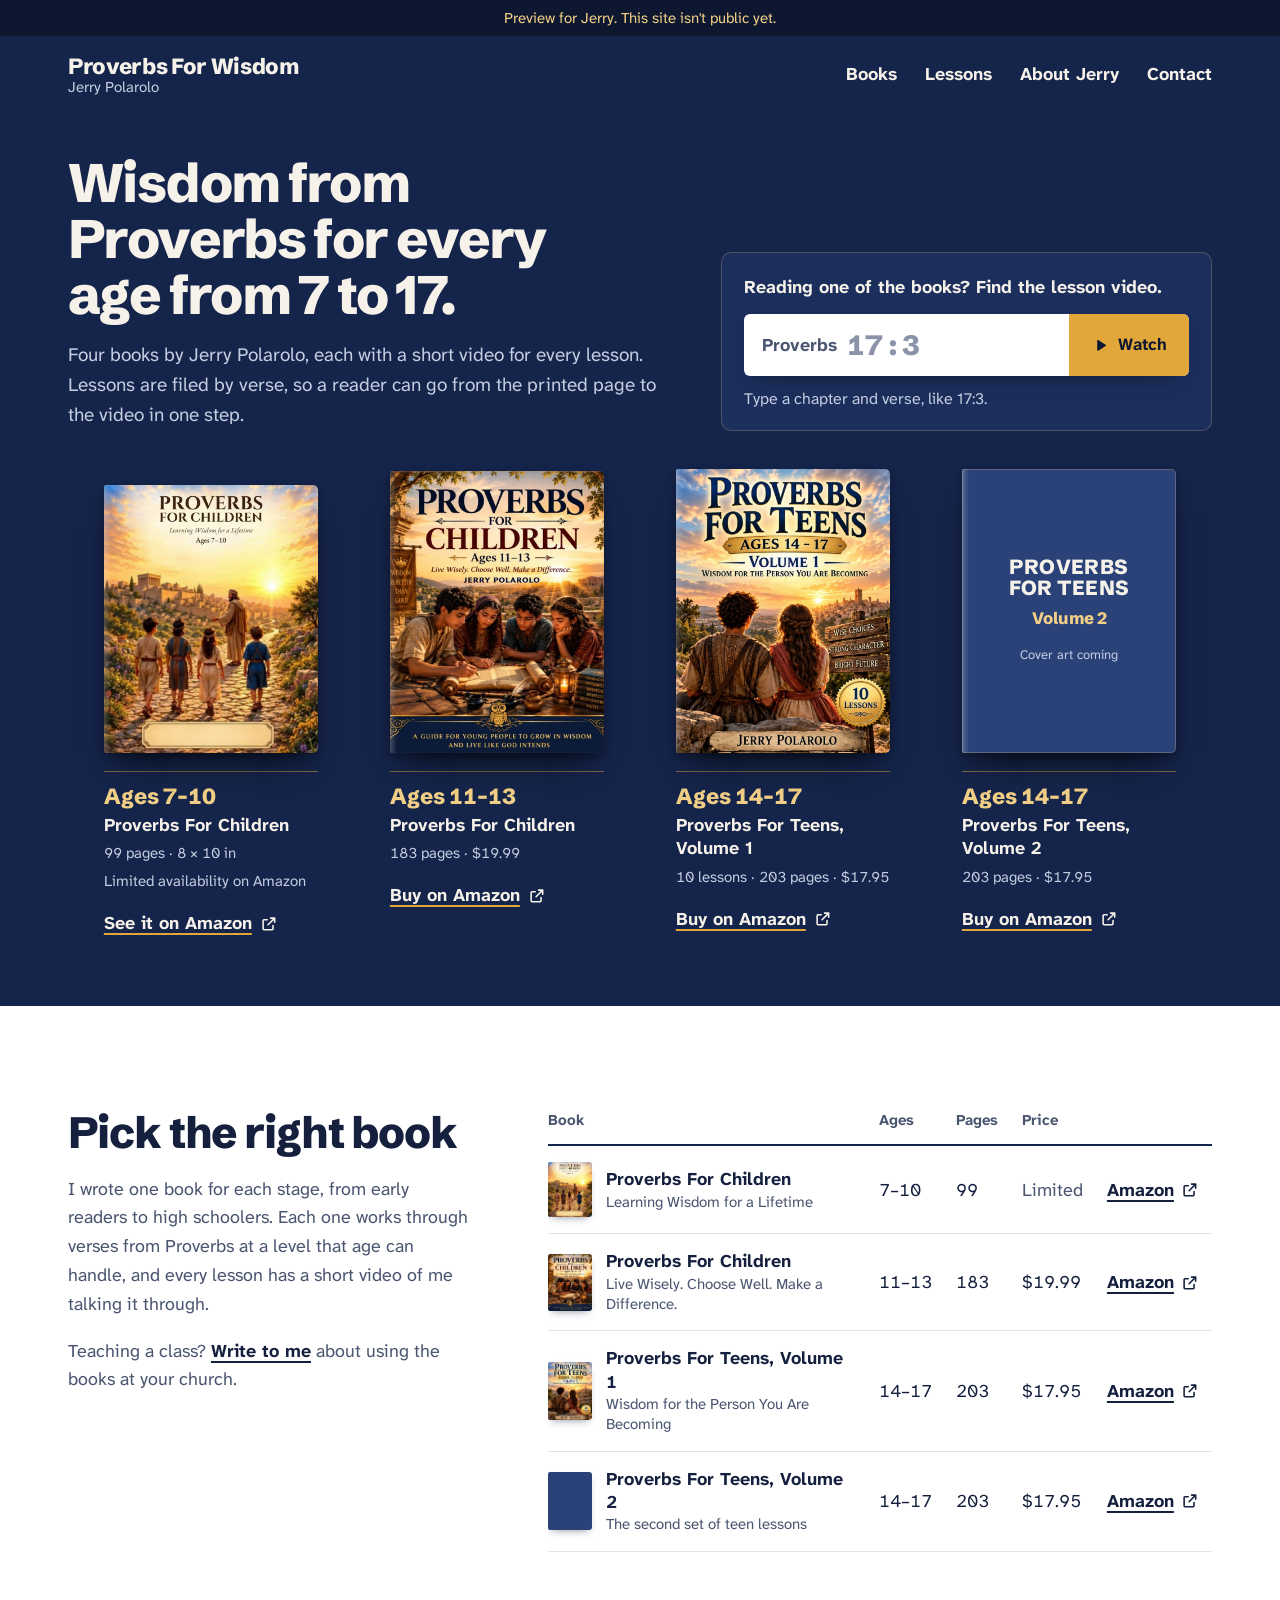
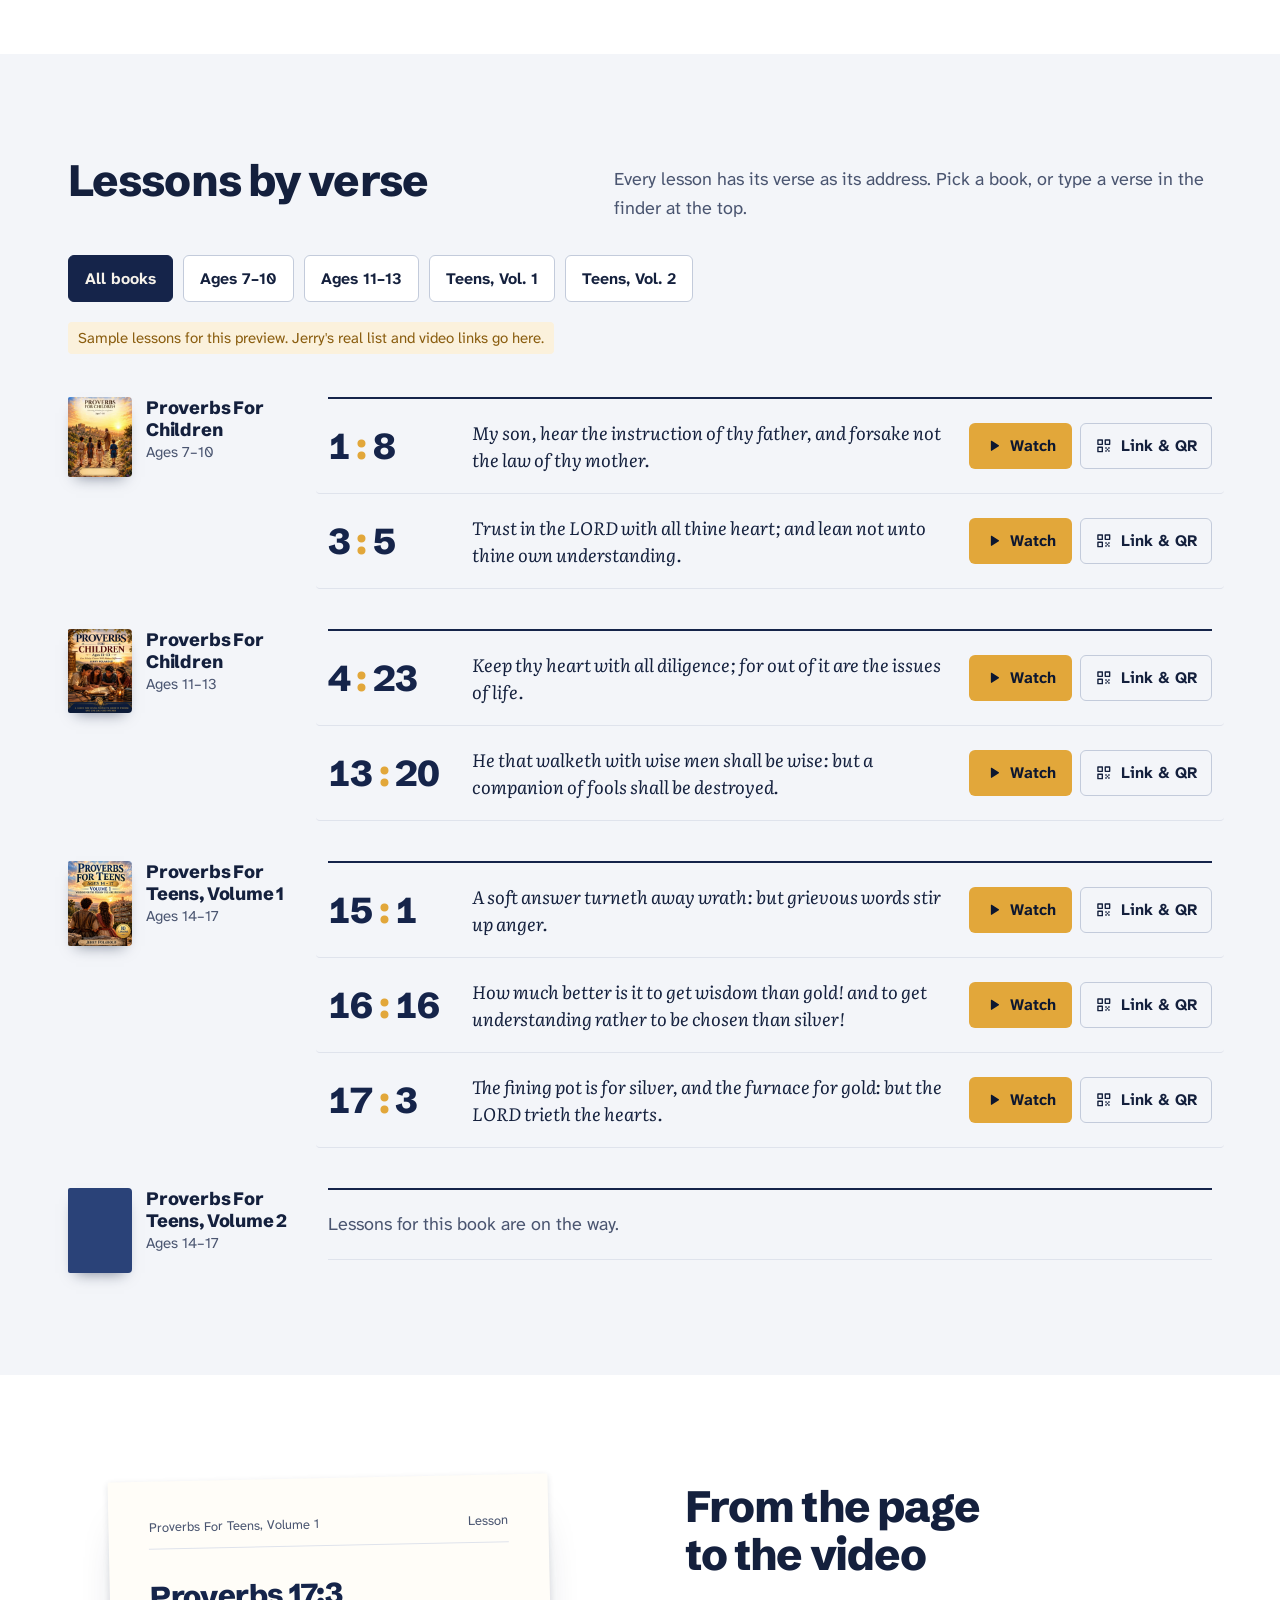
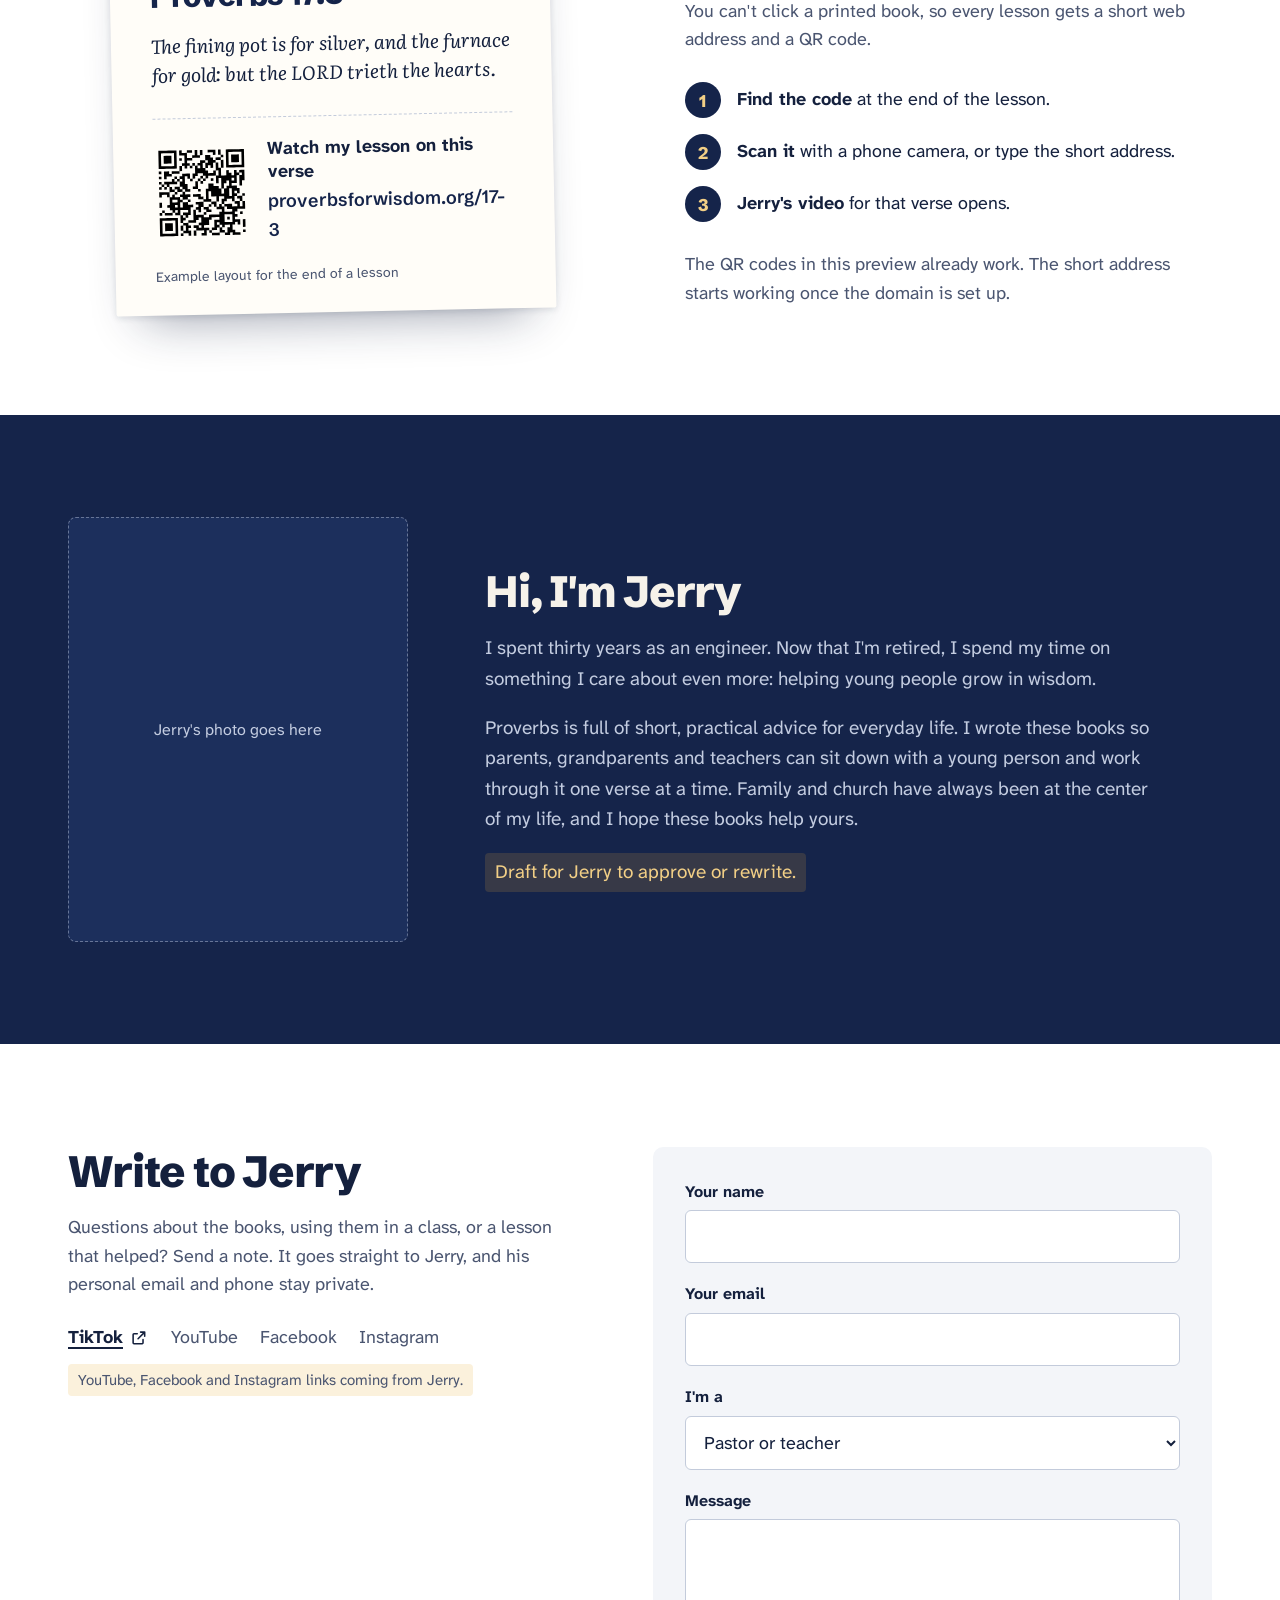
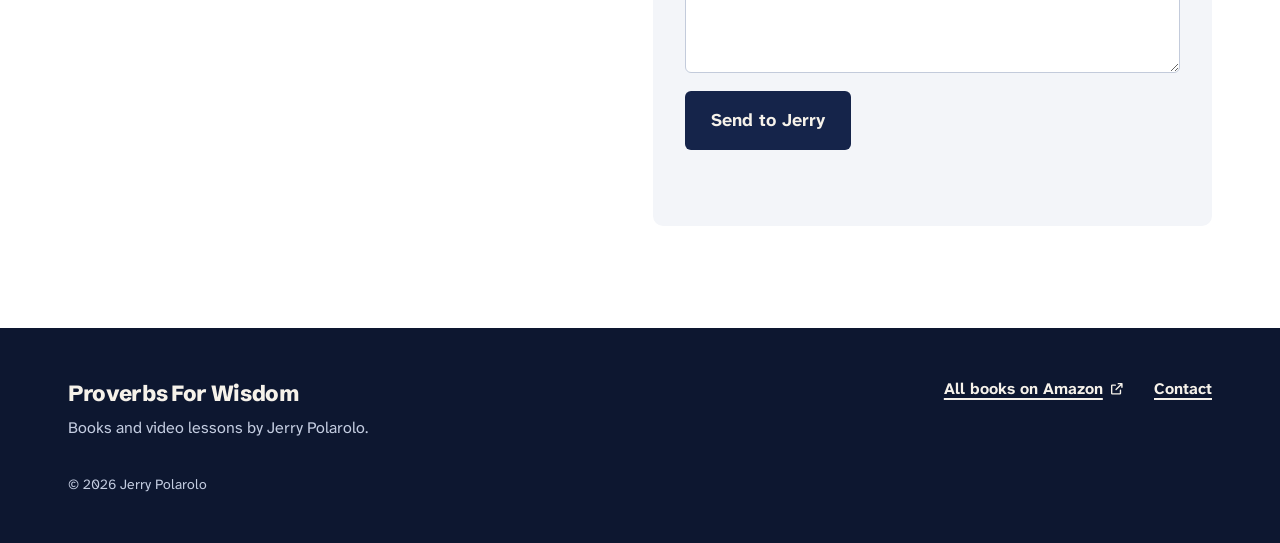
==== index.html @ c2c8131c "First preview of the Proverbs For Wisdom site Co-Authored-By: Claude Opus 5.5 <noreply@anthropic.com" ====
<!doctype html>
<html lang="en">
<head>
<meta charset="utf-8">
<meta name="viewport" content="width=device-width, initial-scale=1">
<title>Proverbs For Wisdom · Books by Jerry Polarolo</title>
<meta name="description" content="Four books from the Book of Proverbs by Jerry Polarolo, one for each age from 7 to 17, with a short video for every lesson.">
<!-- PREVIEW ONLY: remove the robots line and the preview strip at launch. -->
<meta name="robots" content="noindex, nofollow">
<meta property="og:title" content="Proverbs For Wisdom">
<meta property="og:description" content="Wisdom from Proverbs for every age from 7 to 17. Books and video lessons by Jerry Polarolo.">
<meta property="og:image" content="assets/covers/children-11-13.jpg">
<link rel="icon" href="data:image/svg+xml,%3Csvg xmlns='http://www.w3.org/2000/svg' viewBox='0 0 32 32'%3E%3Crect width='32' height='32' rx='6' fill='%2315244a'/%3E%3Cpath d='M10 7h7.5a6 6 0 0 1 0 12H14v6h-4z M14 11v4h3.3a2 2 0 0 0 0-4z' fill='%23e2a73a' fill-rule='evenodd'/%3E%3C/svg%3E">
<link rel="preconnect" href="https://fonts.googleapis.com">
<link rel="preconnect" href="https://fonts.gstatic.com" crossorigin>
<link rel="stylesheet" href="https://fonts.googleapis.com/css2?family=Atkinson+Hyperlegible+Next:wght@400;700&family=Literata:ital,opsz,wght@1,7..72,400&family=Schibsted+Grotesk:wght@600;800&display=swap">
<link rel="stylesheet" href="styles.css">
</head>
<body>
<svg width="0" height="0" class="sprite" aria-hidden="true">
  <symbol id="i-out" viewBox="0 0 24 24"><path d="M14 5h5v5M19 5l-8 8M17 14v4a1 1 0 0 1-1 1H6a1 1 0 0 1-1-1V8a1 1 0 0 1 1-1h4" fill="none" stroke="currentColor" stroke-width="1.9" stroke-linecap="round" stroke-linejoin="round"/></symbol>
  <symbol id="i-play" viewBox="0 0 24 24"><path d="M8 5.8v12.4a.8.8 0 0 0 1.2.7l9.6-6.2a.8.8 0 0 0 0-1.4L9.2 5.1A.8.8 0 0 0 8 5.8z" fill="currentColor"/></symbol>
  <symbol id="i-link" viewBox="0 0 24 24"><path d="M10 14a4 4 0 0 0 5.7 0l3-3a4 4 0 0 0-5.7-5.7l-1 1M14 10a4 4 0 0 0-5.7 0l-3 3a4 4 0 0 0 5.7 5.7l1-1" fill="none" stroke="currentColor" stroke-width="1.9" stroke-linecap="round"/></symbol>
  <symbol id="i-qr" viewBox="0 0 24 24"><path d="M4 4h6v6H4zM14 4h6v6h-6zM4 14h6v6H4z" fill="none" stroke="currentColor" stroke-width="1.9" stroke-linejoin="round"/><path d="M14 14h2v2h-2zM18 14h2v2h-2zM16 16h2v2h-2zM14 18h2v2h-2zM18 18h2v2h-2z" fill="currentColor"/></symbol>
  <symbol id="i-check" viewBox="0 0 24 24"><path d="M5 12.5l4.5 4.5L19 7.5" fill="none" stroke="currentColor" stroke-width="2.2" stroke-linecap="round" stroke-linejoin="round"/></symbol>
  <symbol id="i-down" viewBox="0 0 24 24"><path d="M12 5v14M6 13l6 6 6-6" fill="none" stroke="currentColor" stroke-width="1.9" stroke-linecap="round" stroke-linejoin="round"/></symbol>
</svg>

<a class="skip" href="#books">Skip to the books</a>

<div class="preview-strip" role="note">Preview for Jerry. This site isn't public yet.</div>

<header class="masthead">
  <div class="wrap masthead-inner">
    <a class="wordmark" href="#top" aria-label="Proverbs For Wisdom, home">
      <span class="wordmark-name">Proverbs For Wisdom</span>
      <span class="wordmark-by">Jerry Polarolo</span>
    </a>
    <nav class="nav" aria-label="Main">
      <a href="#books">Books</a>
      <a href="#lessons">Lessons</a>
      <a href="#about">About Jerry</a>
      <a href="#contact">Contact</a>
    </nav>
  </div>
</header>

<main id="top">
  <section class="hero" aria-labelledby="hero-title">
    <div class="wrap hero-grid">
      <div class="hero-copy">
        <h1 id="hero-title">Wisdom from Proverbs for every age from&nbsp;7&nbsp;to&nbsp;17.</h1>
        <p class="hero-lede">Four books by Jerry Polarolo, each with a short video for every lesson. Lessons are filed by verse, so a reader can go from the printed page to the video in one step.</p>
      </div>

      <form class="finder" id="finder" autocomplete="off" novalidate>
        <label class="finder-label" for="verse">Reading one of the books? Find the lesson video.</label>
        <div class="finder-row">
          <span class="finder-prefix" aria-hidden="true">Proverbs</span>
          <input class="finder-input" id="verse" name="verse" type="text" inputmode="decimal" placeholder="17:3" aria-describedby="finder-status" spellcheck="false">
          <button class="btn btn-gold finder-go" type="submit"><svg class="ic"><use href="#i-play"/></svg>Watch</button>
        </div>
        <div class="finder-status" id="finder-status" aria-live="polite">Type a chapter and verse, like 17:3.</div>
        <div class="finder-result" id="finder-result" hidden></div>
      </form>

      <ol class="shelf" id="books" aria-label="The four books, youngest to oldest"></ol>
    </div>
  </section>

  <section class="section pick" aria-labelledby="pick-title">
    <div class="wrap pick-grid">
      <div class="pick-copy">
        <h2 id="pick-title">Pick the right book</h2>
        <p>I wrote one book for each stage, from early readers to high schoolers. Each one works through verses from Proverbs at a level that age can handle, and every lesson has a short video of me talking it through.</p>
        <p class="note">Teaching a class? <a href="#contact">Write to me</a> about using the books at your church.</p>
      </div>
      <div class="table-scroll">
        <table class="facts-table">
          <caption class="sr">The four books compared</caption>
          <thead>
            <tr><th scope="col">Book</th><th scope="col">Ages</th><th scope="col">Pages</th><th scope="col">Price</th><th scope="col"><span class="sr">Amazon</span></th></tr>
          </thead>
          <tbody id="facts-body"></tbody>
        </table>
      </div>
    </div>
  </section>

  <section class="section lessons" id="lessons" aria-labelledby="lessons-title">
    <div class="wrap">
      <div class="lessons-head">
        <h2 id="lessons-title">Lessons by verse</h2>
        <p>Every lesson has its verse as its address. Pick a book, or type a verse in the finder at the top.</p>
      </div>
      <div class="filters" role="group" aria-label="Show lessons from">
        <button type="button" class="chip" data-filter="all" aria-pressed="true">All books</button>
      </div>
      <p class="sample-note">Sample lessons for this preview. Jerry's real list and video links go here.</p>
      <div class="library" id="library"></div>
    </div>
  </section>

  <section class="section page-to-video" aria-labelledby="ptv-title">
    <div class="wrap ptv-grid">
      <figure class="printed-page" aria-label="Example of a lesson's last page with its QR code and short address">
        <div class="pp-head"><span>Proverbs For Teens, Volume 1</span><span>Lesson</span></div>
        <p class="pp-ref">Proverbs 17:3</p>
        <blockquote class="pp-verse">The fining pot is for silver, and the furnace for gold: but the LORD trieth the hearts.</blockquote>
        <div class="pp-code">
          <img src="assets/qr/17-3.svg" alt="QR code for the Proverbs 17:3 lesson" width="96" height="96">
          <div><strong>Watch my lesson on this verse</strong><span class="pp-url">proverbsforwisdom.org/17-3</span></div>
        </div>
        <figcaption>Example layout for the end of a lesson</figcaption>
      </figure>
      <div class="ptv-copy">
        <h2 id="ptv-title">From the page to the video</h2>
        <p>You can't click a printed book, so every lesson gets a short web address and a QR code.</p>
        <ol class="steps">
          <li><strong>Find the code</strong> at the end of the lesson.</li>
          <li><strong>Scan it</strong> with a phone camera, or type the short address.</li>
          <li><strong>Jerry's video</strong> for that verse opens.</li>
        </ol>
        <p class="note">The QR codes in this preview already work. The short address starts working once the domain is set up.</p>
      </div>
    </div>
  </section>

  <section class="section about" id="about" aria-labelledby="about-title">
    <div class="wrap about-grid">
      <div class="portrait" role="img" aria-label="Space for Jerry's photo">
        <span>Jerry's photo goes here</span>
      </div>
      <div class="about-copy">
        <h2 id="about-title">Hi, I'm Jerry</h2>
        <p>I spent thirty years as an engineer. Now that I'm retired, I spend my time on something I care about even more: helping young people grow in wisdom.</p>
        <p>Proverbs is full of short, practical advice for everyday life. I wrote these books so parents, grandparents and teachers can sit down with a young person and work through it one verse at a time. Family and church have always been at the center of my life, and I hope these books help yours.</p>
        <p class="sample-note">Draft for Jerry to approve or rewrite.</p>
      </div>
    </div>
  </section>

  <section class="section contact" id="contact" aria-labelledby="contact-title">
    <div class="wrap contact-grid">
      <div class="contact-copy">
        <h2 id="contact-title">Write to Jerry</h2>
        <p>Questions about the books, using them in a class, or a lesson that helped? Send a note. It goes straight to Jerry, and his personal email and phone stay private.</p>
        <ul class="social" aria-label="Jerry's video channels">
          <li><a href="https://www.tiktok.com/@jerrypolarolo" rel="noopener">TikTok <svg class="ic"><use href="#i-out"/></svg></a></li>
          <li><span>YouTube</span></li>
          <li><span>Facebook</span></li>
          <li><span>Instagram</span></li>
        </ul>
        <p class="sample-note">YouTube, Facebook and Instagram links coming from Jerry.</p>
      </div>
      <form class="contact-form" id="contact-form" novalidate>
        <div class="field">
          <label for="c-name">Your name</label>
          <input id="c-name" name="name" type="text" autocomplete="name" required>
        </div>
        <div class="field">
          <label for="c-email">Your email</label>
          <input id="c-email" name="email" type="email" autocomplete="email" required>
        </div>
        <div class="field">
          <label for="c-who">I'm a</label>
          <select id="c-who" name="who">
            <option>Pastor or teacher</option>
            <option>Parent or grandparent</option>
            <option>Reader</option>
            <option>Something else</option>
          </select>
        </div>
        <div class="field">
          <label for="c-msg">Message</label>
          <textarea id="c-msg" name="message" rows="5" required></textarea>
        </div>
        <button class="btn btn-navy" type="submit">Send to Jerry</button>
        <p class="form-status" id="form-status" aria-live="polite"></p>
      </form>
    </div>
  </section>
</main>

<footer class="footer">
  <div class="wrap footer-inner">
    <div>
      <p class="wordmark-name">Proverbs For Wisdom</p>
      <p>Books and video lessons by Jerry Polarolo.</p>
    </div>
    <div class="footer-links">
      <a href="https://www.amazon.com/Jerry-Polarolo/e/B0HLXNZ7PZ" rel="noopener">All books on Amazon <svg class="ic"><use href="#i-out"/></svg></a>
      <a href="#contact">Contact</a>
    </div>
    <p class="footer-fine">© 2026 Jerry Polarolo</p>
  </div>
</footer>

<script src="app.js"></script>
</body>
</html>
---- styles.css ----
/* Proverbs For Wisdom: series navy from the covers' title ink, the covers' sun gold for actions and verse numbers. */
:root {
  --navy-950: #0d1730;
  --navy-900: #15244a;
  --navy-800: #1c2f5c;
  --navy-700: #2a4278;
  --gold-500: #e2a73a;
  --gold-300: #f2cf86;
  --gold-wash: #fbf1dc;
  --gold-ink: #8a5d0f;
  --on-navy: #f6f2ea;
  --on-navy-2: #c3cce0;
  --ink: #14203d;
  --ink-2: #4a5570;
  --line: #dfe3ec;
  --line-strong: #c3cbdb;
  --ground: #ffffff;
  --ground-2: #f3f5f9;
  --paper: #fffdf8;
  --error: #b3261e;

  --f-display: "Schibsted Grotesk", "Helvetica Neue", Arial, sans-serif;
  --f-body: "Atkinson Hyperlegible Next", "Atkinson Hyperlegible", "Segoe UI", system-ui, sans-serif;
  --f-scripture: "Literata", Georgia, "Times New Roman", serif;

  --step-0: 1.125rem;   /* 18px body */
  --step-1: 1.375rem;
  --step-2: 1.75rem;
  --step-3: clamp(1.9rem, 1.3rem + 1.8vw, 2.75rem);
  --step-4: clamp(2.3rem, 1.3rem + 2.6vw, 3.4rem);

  --gutter: clamp(16px, 4vw, 48px);
  --section: clamp(64px, 8vw, 112px);
  --radius: 6px;
  --lift: cubic-bezier(.16, 1, .3, 1);
}

*, *::before, *::after { box-sizing: border-box; }
html { scroll-behavior: smooth; scroll-padding-top: 24px; scrollbar-color: var(--navy-700) var(--ground-2); -webkit-text-size-adjust: 100%; }
body { margin: 0; background: var(--ground); color: var(--ink); font-family: var(--f-body); font-size: var(--step-0); line-height: 1.6; }
img { max-width: 100%; height: auto; display: block; }
[hidden] { display: none !important; }
h1, h2, h3 { font-family: var(--f-display); font-weight: 800; letter-spacing: -0.02em; line-height: 1.1; text-wrap: balance; margin: 0; }
h2 { font-size: var(--step-3); margin-bottom: 18px; }
p { margin: 0 0 1em; }
p:last-child { margin-bottom: 0; }
a { color: inherit; text-decoration-thickness: 1.5px; text-underline-offset: .22em; }
::selection { background: var(--gold-300); color: var(--navy-950); }
input, textarea, select, button { font: inherit; color: inherit; }
input, textarea { caret-color: var(--navy-900); }
:focus-visible { outline: 3px solid var(--gold-500); outline-offset: 3px; border-radius: 2px; }
.sprite { position: absolute; }
.ic { width: 1.1em; height: 1.1em; flex: none; }
.sr { position: absolute; width: 1px; height: 1px; padding: 0; margin: -1px; overflow: hidden; clip: rect(0 0 0 0); white-space: nowrap; border: 0; }
.skip { position: absolute; left: 12px; top: -60px; background: var(--gold-500); color: var(--navy-950); padding: 10px 16px; font-weight: 700; z-index: 10; border-radius: var(--radius); }
.skip:focus { top: 12px; }
.wrap { max-width: 1240px; margin-inline: auto; padding-inline: var(--gutter); }

/* ---------- buttons ---------- */
.btn { display: inline-flex; align-items: center; justify-content: center; gap: .5em; border: 0; border-radius: var(--radius); font-weight: 700; cursor: pointer; text-decoration: none; transition: background-color .2s, color .2s, transform .2s var(--lift); }
.btn:active { transform: translateY(1px); }
.btn-gold { background: var(--gold-500); color: var(--navy-950); }
.btn-gold:hover { background: var(--gold-300); }
.btn-navy { background: var(--navy-900); color: var(--on-navy); padding: 15px 26px; font-size: var(--step-0); }
.btn-navy:hover { background: var(--navy-700); }
.btn-quiet { background: transparent; color: var(--ink); border: 1.5px solid var(--line-strong); padding: 9px 14px; font-size: 1rem; }
.btn-quiet:hover { border-color: var(--navy-900); }
.btn-quiet[aria-expanded="true"] { background: var(--navy-900); border-color: var(--navy-900); color: var(--on-navy); }
.btn-small { padding: 9px 14px; font-size: 1rem; }

/* ---------- preview strip + masthead ---------- */
.preview-strip { background: var(--navy-950); color: var(--gold-300); text-align: center; font-size: .9375rem; padding: 6px var(--gutter); }
.masthead { background: var(--navy-900); color: var(--on-navy); }
.masthead-inner { display: flex; align-items: center; justify-content: space-between; gap: 12px 32px; flex-wrap: wrap; padding-block: 18px; }
.wordmark { display: grid; text-decoration: none; line-height: 1.15; }
.wordmark-name { font-family: var(--f-display); font-weight: 800; font-size: 1.375rem; letter-spacing: -0.015em; }
.wordmark-by { font-size: .9375rem; color: var(--on-navy-2); }
.nav { display: flex; flex-wrap: wrap; gap: 4px 28px; }
.nav a { text-decoration: none; font-weight: 700; padding: 6px 0; border-bottom: 2px solid transparent; transition: border-color .2s; }
.nav a:hover { border-bottom-color: var(--gold-500); }

/* ---------- hero ---------- */
.hero { background: var(--navy-900); color: var(--on-navy); }
.hero-grid {
  display: grid;
  grid-template-columns: minmax(0, 1.2fr) minmax(320px, 1fr);
  grid-template-areas: "copy finder" "shelf shelf";
  column-gap: clamp(32px, 5vw, 80px);
  padding-block: clamp(28px, 3.2vw, 40px) 0;
  align-items: end;
}
.hero-copy { grid-area: copy; }
.hero h1 { font-size: var(--step-4); line-height: 1.04; letter-spacing: -0.03em; max-width: 16ch; color: var(--on-navy); }
.hero-lede { margin-top: 16px; max-width: 50ch; color: var(--on-navy-2); font-size: 1.1875rem; }

/* finder: the signature interaction */
.finder { grid-area: finder; background: var(--navy-800); border: 1px solid rgba(242, 207, 134, .22); border-radius: 10px; padding: 20px 22px 18px; }
.finder-label { display: block; font-weight: 700; margin-bottom: 12px; }
.finder-row { display: flex; align-items: stretch; height: 62px; background: var(--ground); border-radius: var(--radius); overflow: hidden; box-shadow: 0 10px 24px -14px rgba(0, 0, 0, .6); }
.finder-row:focus-within { outline: 3px solid var(--gold-500); outline-offset: 3px; }
.finder-prefix { display: flex; align-items: center; padding-left: 18px; color: var(--ink-2); font-weight: 700; }
.finder-input { flex: 1; min-width: 0; border: 0; background: transparent; color: var(--ink); padding: 0 10px; font-family: var(--f-display); font-weight: 800; font-size: 1.75rem; letter-spacing: .01em; font-variant-numeric: tabular-nums; }
.finder-input:focus { outline: none; }
.finder-input::placeholder { color: #8a93a8; opacity: 1; }
.finder-go { padding: 0 22px; font-size: 1.0625rem; border-radius: 0; }
.finder-status { margin-top: 10px; font-size: 1rem; color: var(--on-navy-2); min-height: 1.6em; }
.finder-status[data-state="found"] { color: var(--gold-300); font-weight: 700; }
.finder-status[data-state="missing"], .finder-status[data-state="invalid"] { color: var(--on-navy); }
.finder-result { margin-top: 12px; display: grid; grid-template-columns: 54px minmax(0, 1fr); gap: 4px 14px; align-items: center; background: rgba(255, 255, 255, .07); border-radius: 8px; padding: 10px; animation: rise .45s var(--lift) both; }
.finder-result img, .finder-result .mini-placeholder { grid-row: span 2; width: 54px; border-radius: 2px 4px 4px 2px; box-shadow: 0 6px 12px -6px rgba(0, 0, 0, .6); }
.mini-placeholder { aspect-ratio: 760 / 1005; background: var(--navy-700); }
.fr-text { min-width: 0; line-height: 1.3; }
.fr-ref { display: block; font-family: var(--f-display); font-weight: 800; font-size: 1.25rem; color: var(--gold-300); }
.fr-book { font-size: .9375rem; color: var(--on-navy-2); }
.fr-actions { display: flex; flex-wrap: wrap; gap: 8px 16px; align-items: center; }
.fr-actions a { font-size: .9375rem; font-weight: 700; }
.fr-note { grid-column: 1 / -1; font-size: .9375rem; color: var(--on-navy-2); margin: 4px 0 0; }

/* shelf: the books are the hero */
.shelf { grid-area: shelf; list-style: none; margin: clamp(28px, 3vw, 40px) 0 0; padding: 0 0 clamp(40px, 5vw, 64px); display: grid; grid-template-columns: repeat(4, minmax(0, 1fr)); grid-auto-rows: auto; }
.book { display: grid; grid-row: span 2; grid-template-rows: subgrid; row-gap: 0; padding-inline: clamp(8px, 2.8vw, 44px); }
.book-cover { align-self: end; position: relative; display: block; text-decoration: none; border-radius: 2px 5px 5px 2px; box-shadow: 0 22px 32px -16px rgba(0, 0, 0, .7), 0 4px 10px rgba(0, 0, 0, .28); transition: transform .45s var(--lift), box-shadow .45s var(--lift); margin-bottom: 0; }
.book-cover img { width: 100%; height: auto; border-radius: inherit; }
.book-cover::after { content: ""; position: absolute; inset: 0 auto 0 0; width: 7px; border-radius: 2px 0 0 2px; background: linear-gradient(90deg, rgba(255, 255, 255, .22), rgba(255, 255, 255, 0)); pointer-events: none; }
a.book-cover:hover, a.book-cover:focus-visible { transform: translateY(-8px); box-shadow: 0 34px 40px -18px rgba(0, 0, 0, .75), 0 8px 16px rgba(0, 0, 0, .25); }
.cover-placeholder { aspect-ratio: 760 / 1005; background: var(--navy-700); border-radius: inherit; display: grid; align-content: center; justify-items: center; gap: 6px; text-align: center; padding: 12%; border: 1px solid rgba(242, 207, 134, .25); }
.cover-placeholder b { font-family: var(--f-display); font-weight: 800; font-size: clamp(.95rem, 1.6vw, 1.5rem); line-height: 1.05; text-transform: uppercase; letter-spacing: .02em; color: var(--on-navy); }
.cover-placeholder em { font-style: normal; font-family: var(--f-display); font-weight: 800; color: var(--gold-300); font-size: clamp(.9rem, 1.3vw, 1.2rem); }
.cover-placeholder small { font-size: .8125rem; color: var(--on-navy-2); margin-top: 8px; }
.book-info { border-top: 1px solid rgba(226, 167, 58, .5); margin-top: 18px; padding-top: 12px; display: grid; align-content: start; gap: 4px; }
.book-ages { font-family: var(--f-display); font-weight: 800; font-size: var(--step-1); color: var(--gold-300); line-height: 1.2; font-variant-numeric: tabular-nums; }
.book-title { font-weight: 700; line-height: 1.3; }
.book-facts { font-size: .9375rem; color: var(--on-navy-2); font-variant-numeric: tabular-nums; }
.book-status { font-size: .9375rem; color: var(--on-navy-2); }
.book-buy { display: inline-flex; align-items: center; gap: .4em; justify-self: start; white-space: nowrap; margin-top: 8px; font-weight: 700; text-decoration-color: var(--gold-500); padding-block: 4px; }
.book-buy:hover { color: var(--gold-300); }

/* ---------- sections ---------- */
.section { padding-block: var(--section); }
.note { color: var(--ink-2); }
.sample-note { display: inline-block; font-size: .9375rem; color: var(--gold-ink); background: var(--gold-wash); padding: 4px 10px; border-radius: 4px; }

/* pick the right book */
.pick-grid { display: grid; grid-template-columns: minmax(0, 1fr) minmax(0, 1.65fr); gap: clamp(32px, 6vw, 80px); align-items: start; }
.pick-copy p { color: var(--ink-2); max-width: 46ch; }
.pick-copy .note a { color: var(--ink); font-weight: 700; }
.table-scroll { overflow-x: auto; }
.facts-table { width: 100%; border-collapse: collapse; font-variant-numeric: tabular-nums; }
.facts-table th { text-align: left; font-size: .9375rem; color: var(--ink-2); font-weight: 700; padding: 0 12px 12px; border-bottom: 2px solid var(--navy-900); white-space: nowrap; }
.facts-table td { padding: 16px 12px; border-bottom: 1px solid var(--line); vertical-align: middle; }
.facts-table td:nth-child(2) { white-space: nowrap; }
.facts-table th:first-child, .facts-table td:first-child { padding-left: 0; }
.ft-book { display: flex; align-items: center; gap: 14px; min-width: 15rem; }
.ft-book img, .ft-book .mini-placeholder { width: 44px; border-radius: 2px 3px 3px 2px; box-shadow: 0 4px 8px -4px rgba(20, 32, 61, .5); flex: none; }
.ft-title { font-weight: 700; line-height: 1.3; }
.ft-sub { font-size: .9375rem; color: var(--ink-2); line-height: 1.35; }
.ft-muted { color: var(--ink-2); }
.facts-table td:last-child { text-align: right; white-space: nowrap; }
.facts-table a { font-weight: 700; display: inline-flex; align-items: center; gap: .35em; }

/* lessons */
.lessons { background: var(--ground-2); }
.lessons-head { display: grid; grid-template-columns: minmax(0, 1fr) minmax(0, 1.2fr); gap: 12px 48px; align-items: end; }
.lessons-head p { color: var(--ink-2); max-width: 52ch; }
.filters { display: flex; flex-wrap: wrap; gap: 10px; margin-top: 32px; }
.chip { background: var(--ground); border: 1.5px solid var(--line-strong); border-radius: var(--radius); padding: 10px 16px; font-weight: 700; font-size: 1rem; cursor: pointer; transition: background-color .2s, border-color .2s, color .2s; }
.chip:hover { border-color: var(--navy-900); }
.chip[aria-pressed="true"] { background: var(--navy-900); border-color: var(--navy-900); color: var(--on-navy); }
.lessons .sample-note { margin-top: 20px; }
.library { margin-top: 28px; display: grid; gap: 40px; }
.lesson-group { display: grid; grid-template-columns: 220px minmax(0, 1fr); gap: 16px 40px; }
.group-head { display: flex; gap: 14px; align-items: flex-start; }
.group-head img, .group-head .mini-placeholder { width: 64px; border-radius: 2px 4px 4px 2px; box-shadow: 0 8px 14px -8px rgba(20, 32, 61, .55); flex: none; }
.group-title { font-family: var(--f-display); font-weight: 800; font-size: 1.125rem; line-height: 1.2; letter-spacing: -0.01em; }
.group-ages { color: var(--ink-2); font-size: .9375rem; }
.lesson-list { list-style: none; margin: 0; padding: 0; border-top: 2px solid var(--navy-900); }
.lesson { display: grid; grid-template-columns: 7.5rem minmax(0, 1fr) auto; gap: 8px 24px; align-items: center; padding: 20px 12px; margin-inline: -12px; border-bottom: 1px solid var(--line); border-radius: 4px; transition: background-color 1.2s ease-out; }
.lesson.is-found { background: var(--gold-wash); transition: none; }
.lesson-ref { font-family: var(--f-display); font-weight: 800; font-size: 2.25rem; line-height: 1; letter-spacing: -0.02em; color: var(--navy-900); font-variant-numeric: tabular-nums; }
.lesson-ref .colon { color: var(--gold-500); }
.lesson-verse { font-family: var(--f-scripture); font-style: italic; font-size: 1.125rem; line-height: 1.5; margin: 0; max-width: 60ch; }
.lesson-actions { display: flex; gap: 8px; flex-wrap: wrap; justify-content: flex-end; }
.lesson-actions .btn-gold { padding: 9px 16px; font-size: 1rem; }
.lesson-extra { grid-column: 2 / -1; display: flex; gap: 20px; align-items: center; flex-wrap: wrap; animation: rise .4s var(--lift) both; }
.lesson-extra img { width: 120px; height: 120px; background: var(--ground); padding: 6px; border-radius: 4px; border: 1px solid var(--line); }
.lesson-extra p { margin: 0; font-size: 1rem; color: var(--ink-2); max-width: 40ch; }
.lesson-extra .addr { display: block; font-family: var(--f-display); font-weight: 600; font-size: 1.125rem; color: var(--ink); }
.lesson-msg { grid-column: 2 / -1; margin: 0; font-size: 1rem; color: var(--gold-ink); }
.empty { padding: 20px 0; color: var(--ink-2); border-bottom: 1px solid var(--line); }

/* page to video */
.ptv-grid { display: grid; grid-template-columns: minmax(0, 1fr) minmax(0, 1fr); gap: clamp(40px, 7vw, 96px); align-items: center; }
.printed-page { margin: 0; justify-self: center; width: min(100%, 440px); background: var(--paper); padding: 36px 40px 28px; border-radius: 2px; box-shadow: 0 30px 50px -28px rgba(20, 32, 61, .45), 0 2px 6px rgba(20, 32, 61, .12); transform: rotate(-1.2deg); }
.pp-head { display: flex; justify-content: space-between; gap: 12px; font-size: .8125rem; color: var(--ink-2); border-bottom: 1px solid var(--line); padding-bottom: 10px; }
.pp-ref { font-family: var(--f-display); font-weight: 800; font-size: 1.875rem; letter-spacing: -0.02em; color: var(--navy-900); margin: 24px 0 10px; }
.pp-verse { font-family: var(--f-scripture); font-style: italic; font-size: 1.1875rem; line-height: 1.55; margin: 0 0 28px; }
.pp-code { display: flex; align-items: center; gap: 18px; border-top: 1px dashed var(--line-strong); padding-top: 20px; }
.pp-code img { width: 96px; height: 96px; flex: none; }
.pp-code strong { display: block; line-height: 1.3; }
.pp-url { display: block; font-family: var(--f-display); font-weight: 600; color: var(--navy-900); margin-top: 4px; overflow-wrap: anywhere; }
.printed-page figcaption { margin-top: 18px; font-size: .875rem; color: var(--ink-2); }
.ptv-copy p { color: var(--ink-2); max-width: 46ch; }
.steps { list-style: none; counter-reset: step; margin: 28px 0; padding: 0; display: grid; gap: 16px; }
.steps li { counter-increment: step; position: relative; padding-left: 3.25rem; min-height: 2.25rem; padding-top: .2rem; }
.steps li::before { content: counter(step); position: absolute; left: 0; top: 0; display: grid; place-items: center; width: 2.25rem; height: 2.25rem; border-radius: 50%; background: var(--navy-900); color: var(--gold-300); font-family: var(--f-display); font-weight: 800; font-size: 1.0625rem; }

/* about */
.about { background: var(--navy-900); color: var(--on-navy); }
.about-grid { display: grid; grid-template-columns: minmax(0, 340px) minmax(0, 1fr); gap: clamp(32px, 6vw, 80px); align-items: center; }
.portrait { aspect-ratio: 4 / 5; border-radius: 8px; border: 1.5px dashed rgba(195, 204, 224, .45); background: var(--navy-800); display: grid; place-items: center; color: var(--on-navy-2); font-size: 1rem; padding: 24px; text-align: center; }
.about-copy p { color: var(--on-navy-2); font-size: 1.1875rem; max-width: 56ch; }
.about-copy h2 { color: var(--on-navy); }
.about .sample-note { background: rgba(226, 167, 58, .16); color: var(--gold-300); }

/* contact */
.contact-grid { display: grid; grid-template-columns: minmax(0, 1fr) minmax(0, 1.1fr); gap: clamp(32px, 6vw, 80px); align-items: start; }
.contact-copy p { color: var(--ink-2); max-width: 44ch; }
.social { list-style: none; margin: 24px 0 12px; padding: 0; display: flex; flex-wrap: wrap; gap: 8px 22px; font-weight: 700; }
.social a { display: inline-flex; align-items: center; gap: .35em; }
.social span { color: var(--ink-2); font-weight: 400; }
.contact-form { display: grid; gap: 18px; background: var(--ground-2); padding: clamp(20px, 3vw, 32px); border-radius: 10px; }
.field { display: grid; gap: 6px; }
.field label { font-weight: 700; font-size: 1rem; }
.field input, .field select, .field textarea { width: 100%; background: var(--ground); border: 1.5px solid var(--line-strong); border-radius: var(--radius); padding: 13px 14px; font-size: var(--step-0); line-height: 1.4; transition: border-color .2s; }
.field textarea { resize: vertical; min-height: 8rem; }
.field input:hover, .field select:hover, .field textarea:hover { border-color: var(--ink-2); }
.field input:focus, .field select:focus, .field textarea:focus { outline: 3px solid var(--gold-500); outline-offset: 1px; border-color: var(--navy-900); }
.field [aria-invalid="true"] { border-color: var(--error); }
.field-error { color: var(--error); font-size: .9375rem; }
.contact-form .btn-navy { justify-self: start; }
.contact-form .btn-navy[disabled] { opacity: .6; cursor: progress; }
.form-status { margin: 0; font-size: 1rem; min-height: 1.6em; }
.form-status[data-state="sent"] { color: var(--ink); font-weight: 700; display: flex; gap: .5em; align-items: center; }
.form-status[data-state="error"] { color: var(--error); }

/* footer */
.footer { background: var(--navy-950); color: var(--on-navy-2); padding-block: 48px; font-size: 1rem; }
.footer-inner { display: flex; flex-wrap: wrap; gap: 24px 48px; justify-content: space-between; align-items: flex-start; }
.footer .wordmark-name { color: var(--on-navy); margin-bottom: 4px; }
.footer-links { display: flex; flex-wrap: wrap; gap: 8px 28px; font-weight: 700; color: var(--on-navy); }
.footer-links a { display: inline-flex; align-items: center; gap: .35em; }
.footer-fine { width: 100%; font-size: .875rem; margin: 8px 0 0; }

@keyframes rise { from { opacity: 0; transform: translateY(10px); } to { opacity: 1; transform: none; } }

/* ---------- responsive ---------- */
@media (max-width: 980px) {
  .hero-grid { grid-template-columns: minmax(0, 1fr); grid-template-areas: "copy" "finder" "shelf"; row-gap: 28px; }
  .finder { max-width: 560px; }
  .shelf { margin-top: 8px; }
  .pick-grid, .ptv-grid, .contact-grid { grid-template-columns: minmax(0, 1fr); }
  .lessons-head { grid-template-columns: minmax(0, 1fr); }
  .lesson-group { grid-template-columns: minmax(0, 1fr); }
  .about-grid { grid-template-columns: minmax(0, 1fr); }
  .portrait { max-width: 280px; }
  .ptv-copy { order: -1; }
}
@media (max-width: 640px) {
  .hero-grid { grid-template-areas: "copy" "shelf" "finder"; padding-bottom: 40px; }
  .hero-lede { font-size: 1.0625rem; }
  .shelf { grid-template-columns: repeat(2, minmax(0, 1fr)); row-gap: 28px; padding-bottom: 0; margin-top: 4px; }
  .book { padding-inline: 8px; }
  .book-info { margin-top: 16px; padding-top: 12px; }
  .book-ages { font-size: 1.1875rem; }
  .book-title, .book-facts, .book-status { font-size: .9375rem; }
  .finder { padding: 16px; }
  .finder-row { height: 56px; }
  .finder-prefix { padding-left: 12px; font-size: 1rem; }
  .finder-input { font-size: 1.5rem; padding: 0 6px; }
  .finder-go { padding: 0 16px; }
  .lesson { grid-template-columns: minmax(0, 1fr); gap: 10px; padding-block: 18px; }
  .lesson-ref { font-size: 1.875rem; }
  .lesson-actions { justify-content: flex-start; }
  .lesson-extra, .lesson-msg { grid-column: 1; }
  .printed-page { padding: 28px 24px 22px; transform: none; }
  .pp-code img { width: 80px; height: 80px; }
  .facts-table th:nth-child(3), .facts-table td:nth-child(3) { display: none; }
  .facts-table th:nth-child(5), .facts-table td:nth-child(5) { display: none; }
  .ft-book { min-width: 0; }
  .ft-book img, .ft-book .mini-placeholder { display: none; }
  .ft-sub { display: none; }
  .book-buy { font-size: .9375rem; }
  .nav { gap: 4px 20px; font-size: 1rem; }
}

@media (prefers-reduced-motion: reduce) {
  html { scroll-behavior: auto; }
  *, *::before, *::after { animation-duration: 1ms !important; animation-iteration-count: 1 !important; transition-duration: 1ms !important; }
  a.book-cover:hover, a.book-cover:focus-visible { transform: none; }
}
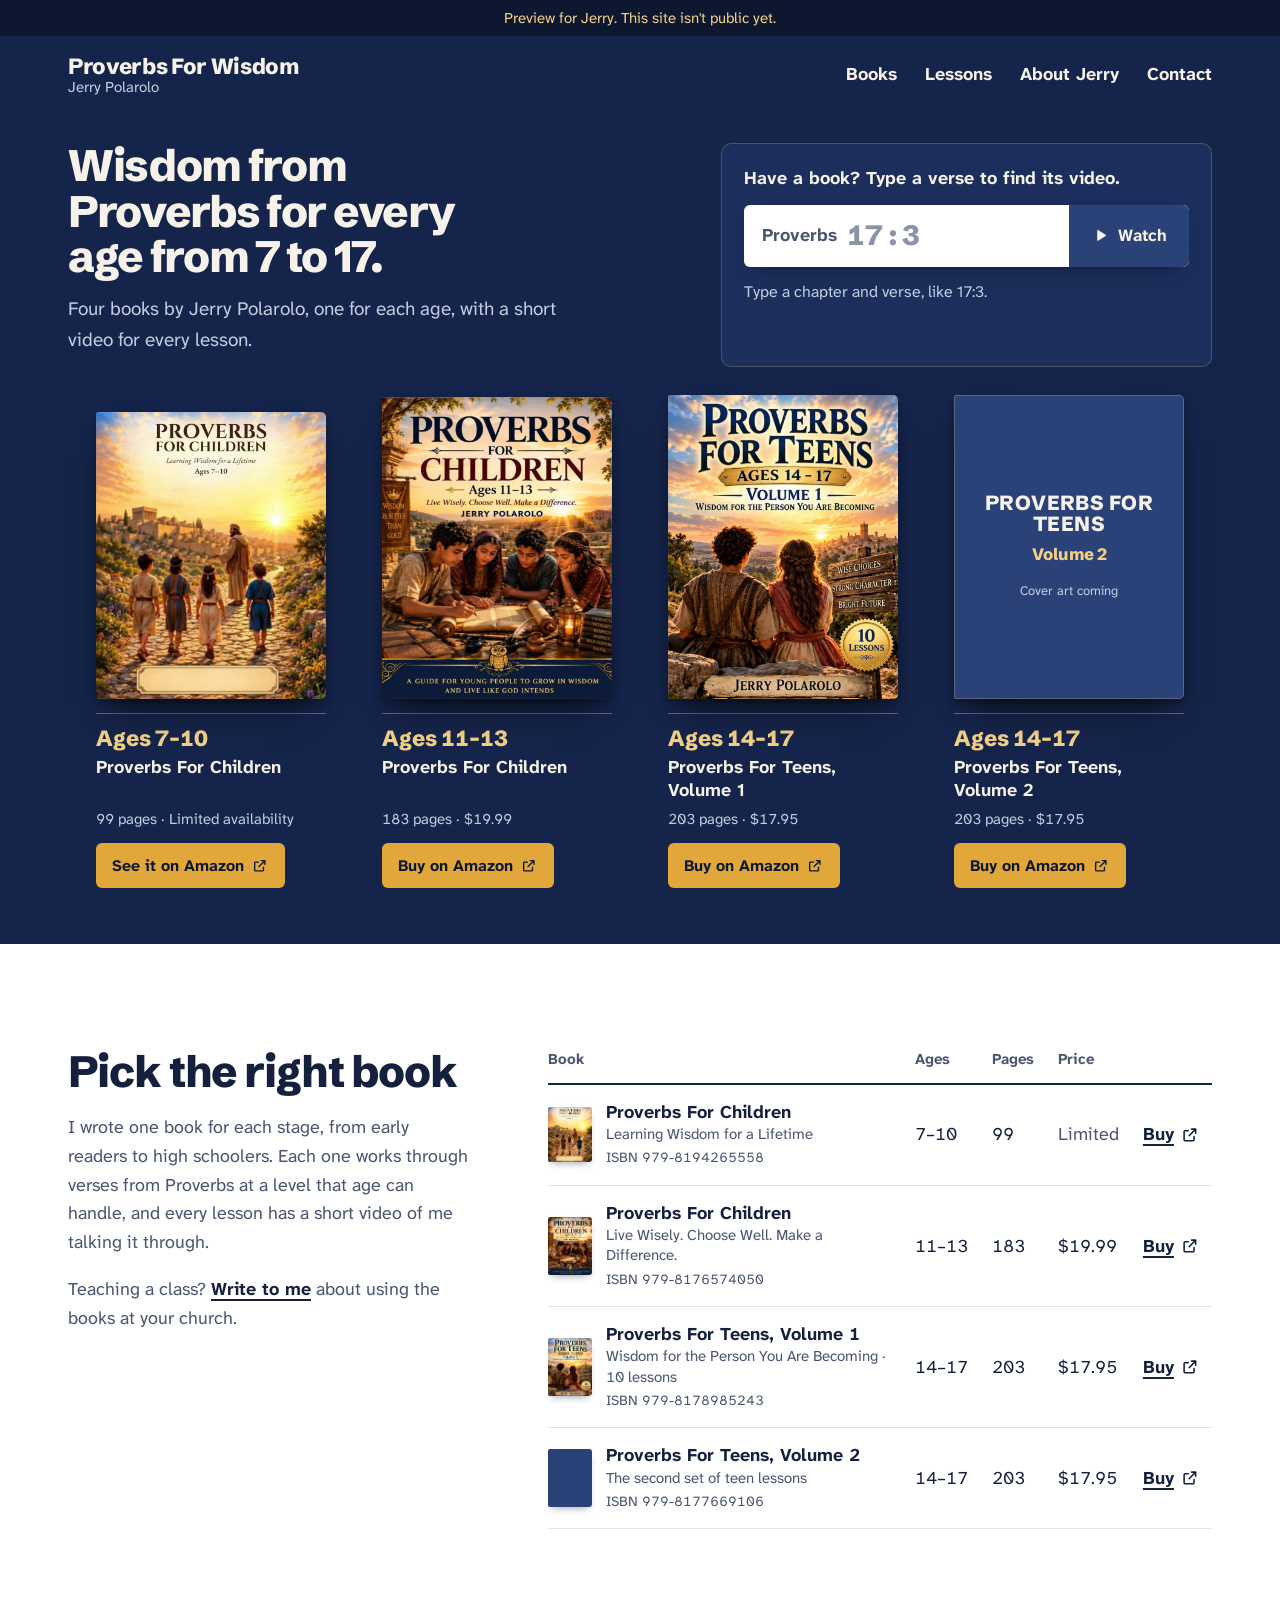
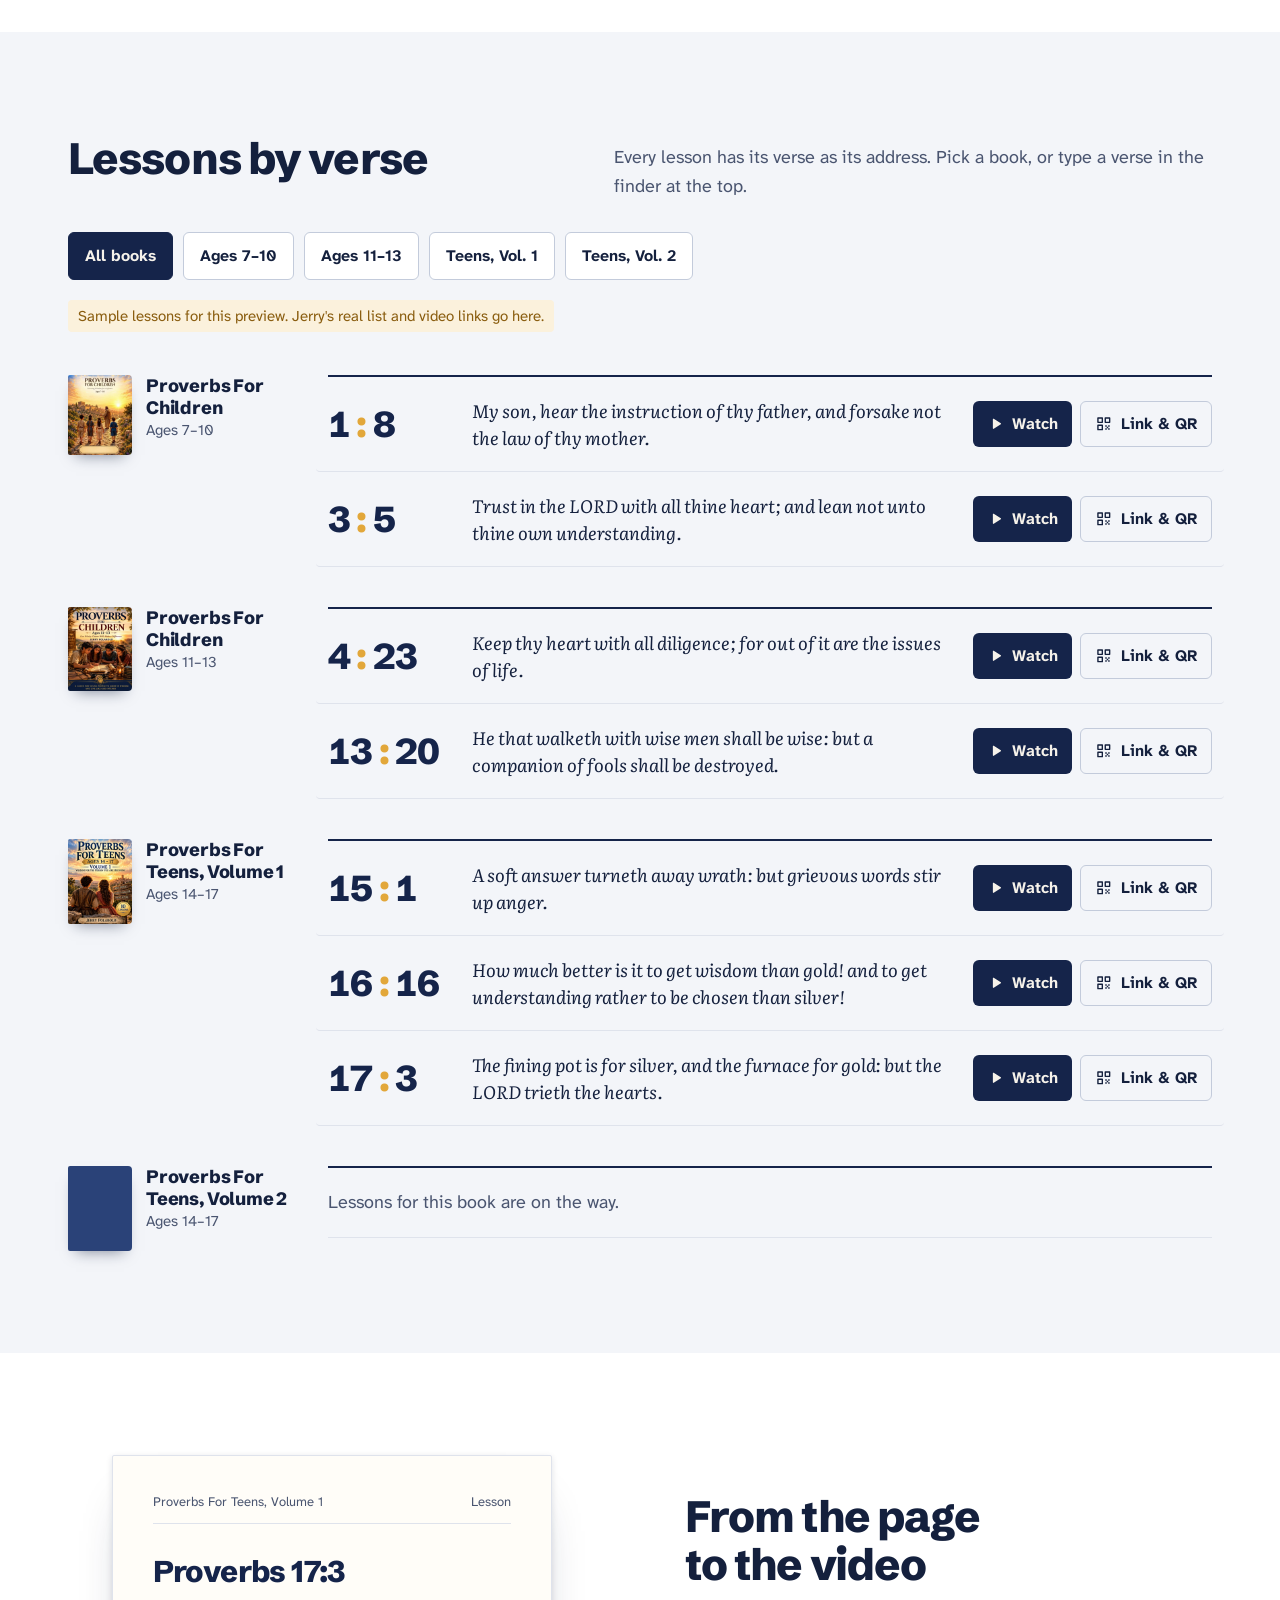
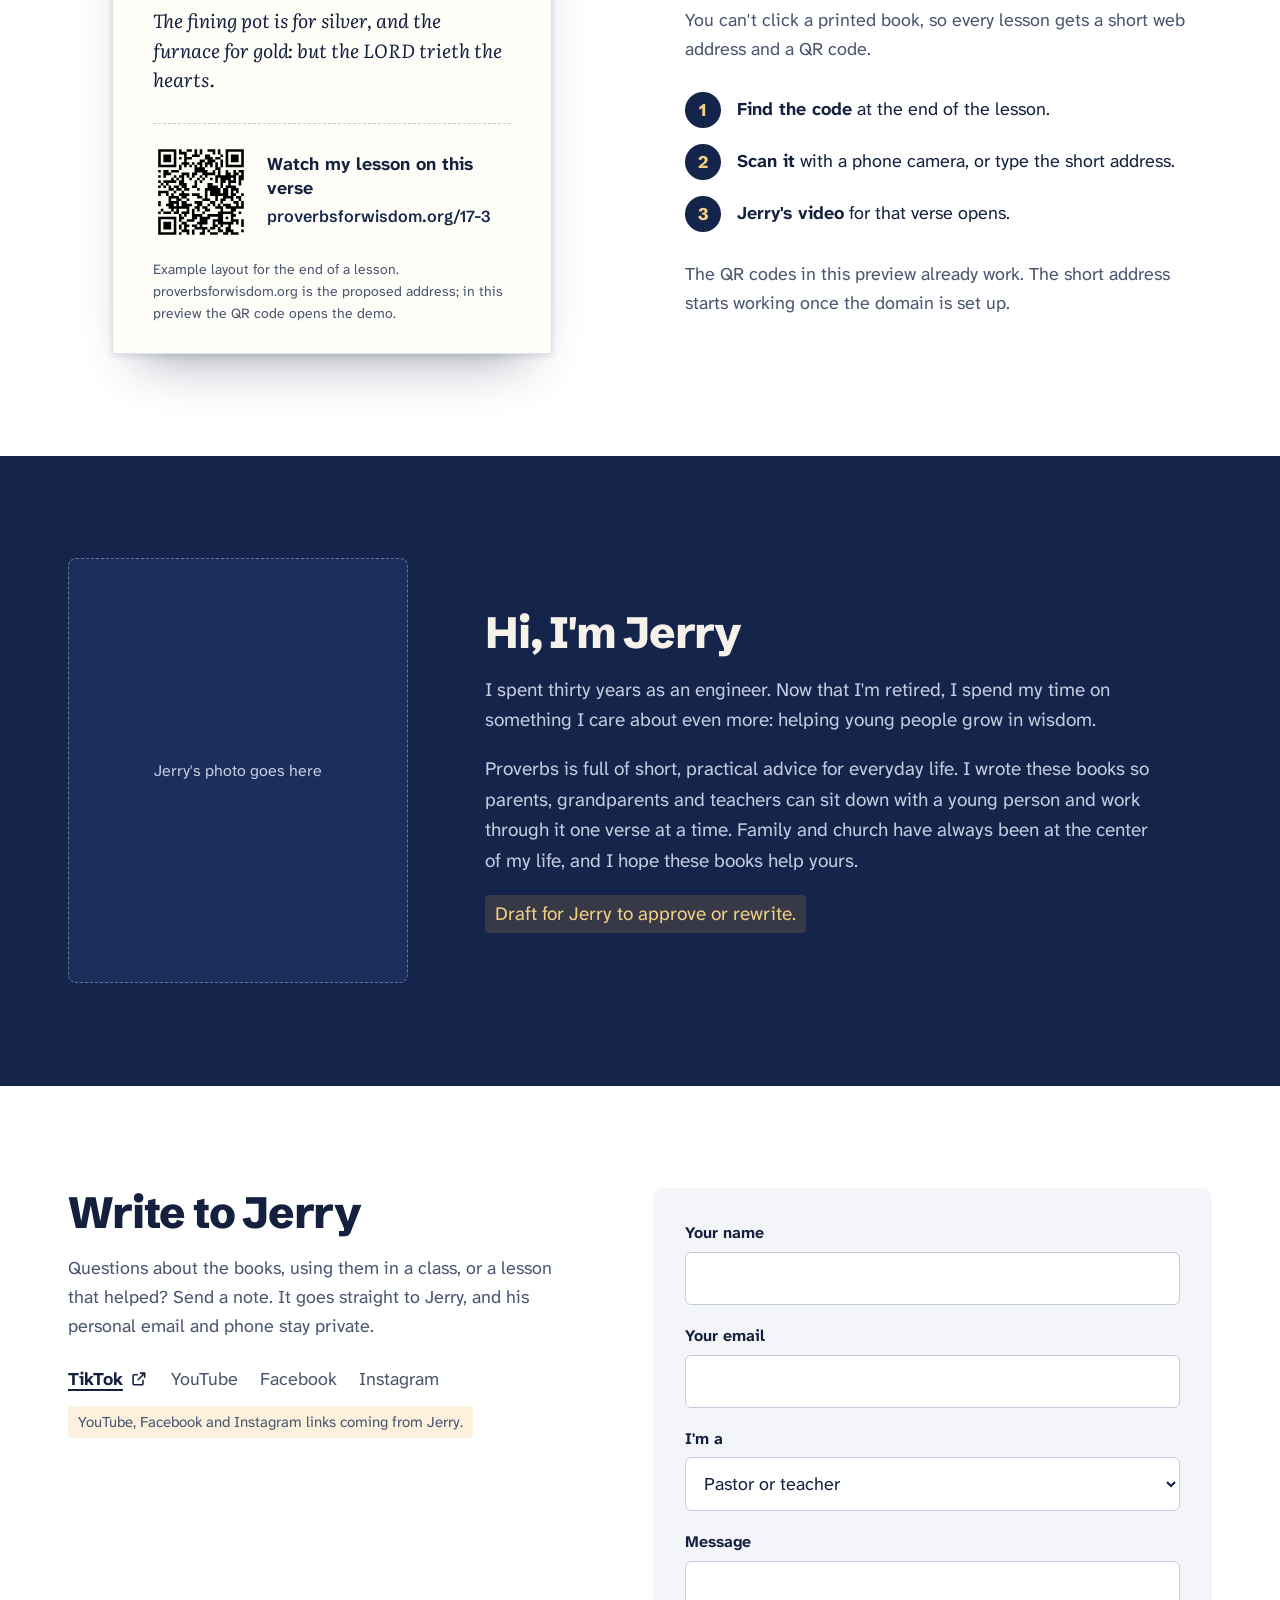
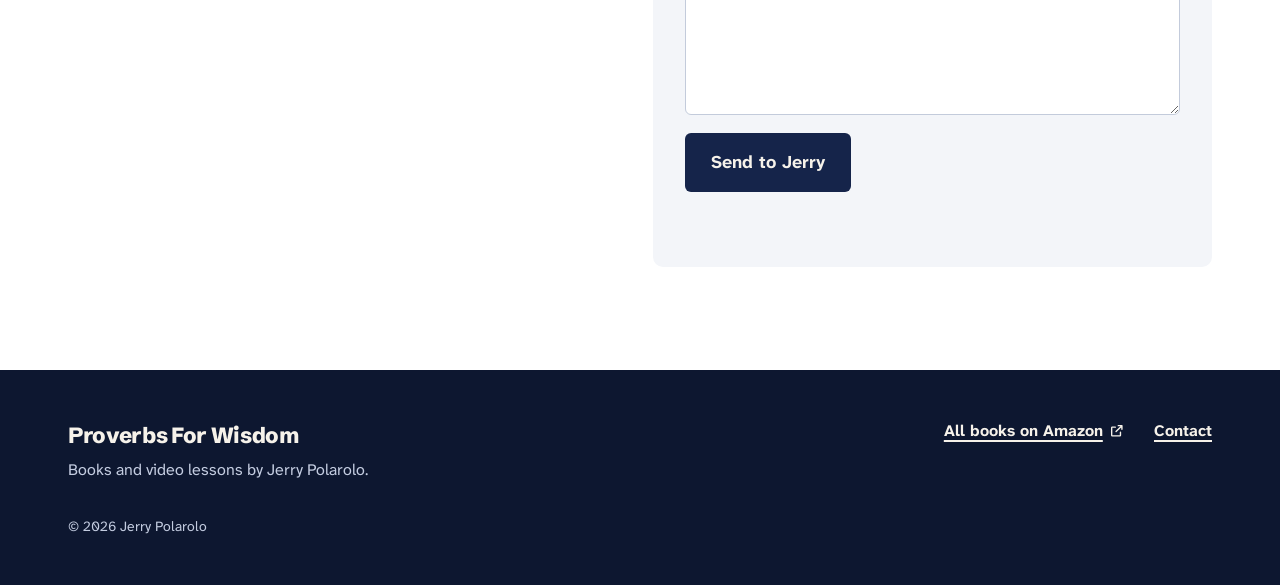
==== commit 2ba2f78a: "Apply finish-review fixes: Amazon buttons, strict facts rows, self-hosted fonts, finder, table, 404 " ====
--- a/index.html
+++ b/index.html
@@ -11,9 +11,7 @@
 <meta property="og:description" content="Wisdom from Proverbs for every age from 7 to 17. Books and video lessons by Jerry Polarolo.">
 <meta property="og:image" content="assets/covers/children-11-13.jpg">
 <link rel="icon" href="data:image/svg+xml,%3Csvg xmlns='http://www.w3.org/2000/svg' viewBox='0 0 32 32'%3E%3Crect width='32' height='32' rx='6' fill='%2315244a'/%3E%3Cpath d='M10 7h7.5a6 6 0 0 1 0 12H14v6h-4z M14 11v4h3.3a2 2 0 0 0 0-4z' fill='%23e2a73a' fill-rule='evenodd'/%3E%3C/svg%3E">
-<link rel="preconnect" href="https://fonts.googleapis.com">
-<link rel="preconnect" href="https://fonts.gstatic.com" crossorigin>
-<link rel="stylesheet" href="https://fonts.googleapis.com/css2?family=Atkinson+Hyperlegible+Next:wght@400;700&family=Literata:ital,opsz,wght@1,7..72,400&family=Schibsted+Grotesk:wght@600;800&display=swap">
+<link rel="preload" href="assets/fonts/schibsted-grotesk-normal-600.woff2" as="font" type="font/woff2" crossorigin>
 <link rel="stylesheet" href="styles.css">
 </head>
 <body>
@@ -50,15 +48,15 @@
     <div class="wrap hero-grid">
       <div class="hero-copy">
         <h1 id="hero-title">Wisdom from Proverbs for every age from&nbsp;7&nbsp;to&nbsp;17.</h1>
-        <p class="hero-lede">Four books by Jerry Polarolo, each with a short video for every lesson. Lessons are filed by verse, so a reader can go from the printed page to the video in one step.</p>
+        <p class="hero-lede">Four books by Jerry Polarolo, one for each age, with a short video for every lesson.</p>
       </div>
 
       <form class="finder" id="finder" autocomplete="off" novalidate>
-        <label class="finder-label" for="verse">Reading one of the books? Find the lesson video.</label>
+        <label class="finder-label" for="verse">Have a book? Type a verse to find its video.</label>
         <div class="finder-row">
           <span class="finder-prefix" aria-hidden="true">Proverbs</span>
           <input class="finder-input" id="verse" name="verse" type="text" inputmode="decimal" placeholder="17:3" aria-describedby="finder-status" spellcheck="false">
-          <button class="btn btn-gold finder-go" type="submit"><svg class="ic"><use href="#i-play"/></svg>Watch</button>
+          <button class="btn finder-go" type="submit"><svg class="ic"><use href="#i-play"/></svg>Watch</button>
         </div>
         <div class="finder-status" id="finder-status" aria-live="polite">Type a chapter and verse, like 17:3.</div>
         <div class="finder-result" id="finder-result" hidden></div>
@@ -109,9 +107,9 @@
         <blockquote class="pp-verse">The fining pot is for silver, and the furnace for gold: but the LORD trieth the hearts.</blockquote>
         <div class="pp-code">
           <img src="assets/qr/17-3.svg" alt="QR code for the Proverbs 17:3 lesson" width="96" height="96">
-          <div><strong>Watch my lesson on this verse</strong><span class="pp-url">proverbsforwisdom.org/17-3</span></div>
+          <div><strong>Watch my lesson on this verse</strong><span class="pp-url">proverbsforwisdom.org<wbr><span class="nowrap">/17-3</span></span></div>
         </div>
-        <figcaption>Example layout for the end of a lesson</figcaption>
+        <figcaption>Example layout for the end of a lesson. proverbsforwisdom.org is the proposed address; in this preview the QR code opens the demo.</figcaption>
       </figure>
       <div class="ptv-copy">
         <h2 id="ptv-title">From the page to the video</h2>
--- a/styles.css
+++ b/styles.css
@@ -1,3 +1,9 @@
+@font-face { font-family: 'Atkinson Hyperlegible Next'; font-style: normal; font-weight: 400; font-display: swap; src: url("assets/fonts/atkinson-hyperlegible-next-normal-400.woff2") format("woff2"); unicode-range: U+0000-00FF, U+0131, U+0152-0153, U+02BB-02BC, U+02C6, U+02DA, U+02DC, U+0304, U+0308, U+0329, U+2000-206F, U+20AC, U+2122, U+2191, U+2193, U+2212, U+2215, U+FEFF, U+FFFD; }
+@font-face { font-family: 'Atkinson Hyperlegible Next'; font-style: normal; font-weight: 700; font-display: swap; src: url("assets/fonts/atkinson-hyperlegible-next-normal-400.woff2") format("woff2"); unicode-range: U+0000-00FF, U+0131, U+0152-0153, U+02BB-02BC, U+02C6, U+02DA, U+02DC, U+0304, U+0308, U+0329, U+2000-206F, U+20AC, U+2122, U+2191, U+2193, U+2212, U+2215, U+FEFF, U+FFFD; }
+@font-face { font-family: 'Literata'; font-style: italic; font-weight: 400; font-display: swap; src: url("assets/fonts/literata-italic-400.woff2") format("woff2"); unicode-range: U+0000-00FF, U+0131, U+0152-0153, U+02BB-02BC, U+02C6, U+02DA, U+02DC, U+0304, U+0308, U+0329, U+2000-206F, U+20AC, U+2122, U+2191, U+2193, U+2212, U+2215, U+FEFF, U+FFFD; }
+@font-face { font-family: 'Schibsted Grotesk'; font-style: normal; font-weight: 600; font-display: swap; src: url("assets/fonts/schibsted-grotesk-normal-600.woff2") format("woff2"); unicode-range: U+0000-00FF, U+0131, U+0152-0153, U+02BB-02BC, U+02C6, U+02DA, U+02DC, U+0304, U+0308, U+0329, U+2000-206F, U+20AC, U+2122, U+2191, U+2193, U+2212, U+2215, U+FEFF, U+FFFD; }
+@font-face { font-family: 'Schibsted Grotesk'; font-style: normal; font-weight: 800; font-display: swap; src: url("assets/fonts/schibsted-grotesk-normal-600.woff2") format("woff2"); unicode-range: U+0000-00FF, U+0131, U+0152-0153, U+02BB-02BC, U+02C6, U+02DA, U+02DC, U+0304, U+0308, U+0329, U+2000-206F, U+20AC, U+2122, U+2191, U+2193, U+2212, U+2215, U+FEFF, U+FFFD; }
+
 /* Proverbs For Wisdom: series navy from the covers' title ink, the covers' sun gold for actions and verse numbers. */
 :root {
   --navy-950: #0d1730;
@@ -27,7 +33,7 @@
   --step-1: 1.375rem;
   --step-2: 1.75rem;
   --step-3: clamp(1.9rem, 1.3rem + 1.8vw, 2.75rem);
-  --step-4: clamp(2.3rem, 1.3rem + 2.6vw, 3.4rem);
+  --step-4: clamp(2.2rem, 1.2rem + 2vw, 2.75rem);
 
   --gutter: clamp(16px, 4vw, 48px);
   --section: clamp(64px, 8vw, 112px);
@@ -86,12 +92,12 @@
   grid-template-columns: minmax(0, 1.2fr) minmax(320px, 1fr);
   grid-template-areas: "copy finder" "shelf shelf";
   column-gap: clamp(32px, 5vw, 80px);
-  padding-block: clamp(28px, 3.2vw, 40px) 0;
-  align-items: end;
+  padding-block: clamp(24px, 2.2vw, 30px) 0;
+  align-items: start;
 }
 .hero-copy { grid-area: copy; }
 .hero h1 { font-size: var(--step-4); line-height: 1.04; letter-spacing: -0.03em; max-width: 16ch; color: var(--on-navy); }
-.hero-lede { margin-top: 16px; max-width: 50ch; color: var(--on-navy-2); font-size: 1.1875rem; }
+.hero-lede { margin-top: 14px; max-width: 44ch; color: var(--on-navy-2); font-size: 1.1875rem; }
 
 /* finder: the signature interaction */
 .finder { grid-area: finder; background: var(--navy-800); border: 1px solid rgba(242, 207, 134, .22); border-radius: 10px; padding: 20px 22px 18px; }
@@ -102,38 +108,36 @@
 .finder-input { flex: 1; min-width: 0; border: 0; background: transparent; color: var(--ink); padding: 0 10px; font-family: var(--f-display); font-weight: 800; font-size: 1.75rem; letter-spacing: .01em; font-variant-numeric: tabular-nums; }
 .finder-input:focus { outline: none; }
 .finder-input::placeholder { color: #8a93a8; opacity: 1; }
-.finder-go { padding: 0 22px; font-size: 1.0625rem; border-radius: 0; }
-.finder-status { margin-top: 10px; font-size: 1rem; color: var(--on-navy-2); min-height: 1.6em; }
-.finder-status[data-state="found"] { color: var(--gold-300); font-weight: 700; }
+.finder-go { padding: 0 22px; font-size: 1.0625rem; border-radius: 0; background: var(--navy-700); color: var(--on-navy); }
+.finder-go:hover { background: var(--navy-900); }
+.finder-status { margin-top: 12px; font-size: 1rem; color: var(--on-navy-2); min-height: 69px; }
+.finder-status[data-state="found"] { position: absolute; width: 1px; height: 1px; overflow: hidden; clip: rect(0 0 0 0); white-space: nowrap; }
 .finder-status[data-state="missing"], .finder-status[data-state="invalid"] { color: var(--on-navy); }
-.finder-result { margin-top: 12px; display: grid; grid-template-columns: 54px minmax(0, 1fr); gap: 4px 14px; align-items: center; background: rgba(255, 255, 255, .07); border-radius: 8px; padding: 10px; animation: rise .45s var(--lift) both; }
-.finder-result img, .finder-result .mini-placeholder { grid-row: span 2; width: 54px; border-radius: 2px 4px 4px 2px; box-shadow: 0 6px 12px -6px rgba(0, 0, 0, .6); }
+.finder-result { margin-top: 12px; display: grid; grid-template-columns: 40px minmax(0, 1fr) auto; gap: 12px; align-items: center; height: 69px; box-sizing: border-box; background: rgba(255, 255, 255, .07); border-radius: 8px; padding: 8px 10px; animation: rise .45s var(--lift) both; }
+.finder-result img, .finder-result .mini-placeholder { width: 40px; border-radius: 2px 3px 3px 2px; box-shadow: 0 6px 12px -6px rgba(0, 0, 0, .6); }
 .mini-placeholder { aspect-ratio: 760 / 1005; background: var(--navy-700); }
 .fr-text { min-width: 0; line-height: 1.3; }
-.fr-ref { display: block; font-family: var(--f-display); font-weight: 800; font-size: 1.25rem; color: var(--gold-300); }
-.fr-book { font-size: .9375rem; color: var(--on-navy-2); }
-.fr-actions { display: flex; flex-wrap: wrap; gap: 8px 16px; align-items: center; }
-.fr-actions a { font-size: .9375rem; font-weight: 700; }
-.fr-note { grid-column: 1 / -1; font-size: .9375rem; color: var(--on-navy-2); margin: 4px 0 0; }
+.fr-ref { display: block; font-family: var(--f-display); font-weight: 800; font-size: 1.125rem; color: var(--gold-300); }
+.fr-book { display: block; font-size: .875rem; color: var(--on-navy-2); }
+.fr-book a { color: var(--on-navy); font-weight: 700; }
+.fr-watch { background: var(--on-navy); color: var(--navy-950); padding: 9px 14px; font-size: .9375rem; }
+.fr-watch:hover { background: var(--ground); }
 
 /* shelf: the books are the hero */
-.shelf { grid-area: shelf; list-style: none; margin: clamp(28px, 3vw, 40px) 0 0; padding: 0 0 clamp(40px, 5vw, 64px); display: grid; grid-template-columns: repeat(4, minmax(0, 1fr)); grid-auto-rows: auto; }
-.book { display: grid; grid-row: span 2; grid-template-rows: subgrid; row-gap: 0; padding-inline: clamp(8px, 2.8vw, 44px); }
-.book-cover { align-self: end; position: relative; display: block; text-decoration: none; border-radius: 2px 5px 5px 2px; box-shadow: 0 22px 32px -16px rgba(0, 0, 0, .7), 0 4px 10px rgba(0, 0, 0, .28); transition: transform .45s var(--lift), box-shadow .45s var(--lift); margin-bottom: 0; }
+.shelf { grid-area: shelf; list-style: none; margin: clamp(22px, 2.2vw, 30px) 0 0; padding: 0 0 clamp(36px, 4.5vw, 56px); display: grid; grid-template-columns: repeat(4, minmax(0, 1fr)); grid-auto-rows: auto; }
+.book { display: grid; grid-row: span 5; grid-template-rows: subgrid; row-gap: 0; padding-inline: clamp(8px, 2.2vw, 30px); }
+.book-cover { align-self: end; position: relative; display: block; text-decoration: none; border-radius: 2px 5px 5px 2px; box-shadow: 0 22px 32px -16px rgba(0, 0, 0, .7), 0 4px 10px rgba(0, 0, 0, .28); transition: transform .45s var(--lift), box-shadow .45s var(--lift); }
 .book-cover img { width: 100%; height: auto; border-radius: inherit; }
-.book-cover::after { content: ""; position: absolute; inset: 0 auto 0 0; width: 7px; border-radius: 2px 0 0 2px; background: linear-gradient(90deg, rgba(255, 255, 255, .22), rgba(255, 255, 255, 0)); pointer-events: none; }
-a.book-cover:hover, a.book-cover:focus-visible { transform: translateY(-8px); box-shadow: 0 34px 40px -18px rgba(0, 0, 0, .75), 0 8px 16px rgba(0, 0, 0, .25); }
+a.book-cover:hover { transform: translateY(-8px); box-shadow: 0 34px 40px -18px rgba(0, 0, 0, .75), 0 8px 16px rgba(0, 0, 0, .25); }
 .cover-placeholder { aspect-ratio: 760 / 1005; background: var(--navy-700); border-radius: inherit; display: grid; align-content: center; justify-items: center; gap: 6px; text-align: center; padding: 12%; border: 1px solid rgba(242, 207, 134, .25); }
 .cover-placeholder b { font-family: var(--f-display); font-weight: 800; font-size: clamp(.95rem, 1.6vw, 1.5rem); line-height: 1.05; text-transform: uppercase; letter-spacing: .02em; color: var(--on-navy); }
 .cover-placeholder em { font-style: normal; font-family: var(--f-display); font-weight: 800; color: var(--gold-300); font-size: clamp(.9rem, 1.3vw, 1.2rem); }
 .cover-placeholder small { font-size: .8125rem; color: var(--on-navy-2); margin-top: 8px; }
-.book-info { border-top: 1px solid rgba(226, 167, 58, .5); margin-top: 18px; padding-top: 12px; display: grid; align-content: start; gap: 4px; }
-.book-ages { font-family: var(--f-display); font-weight: 800; font-size: var(--step-1); color: var(--gold-300); line-height: 1.2; font-variant-numeric: tabular-nums; }
-.book-title { font-weight: 700; line-height: 1.3; }
-.book-facts { font-size: .9375rem; color: var(--on-navy-2); font-variant-numeric: tabular-nums; }
-.book-status { font-size: .9375rem; color: var(--on-navy-2); }
-.book-buy { display: inline-flex; align-items: center; gap: .4em; justify-self: start; white-space: nowrap; margin-top: 8px; font-weight: 700; text-decoration-color: var(--gold-500); padding-block: 4px; }
-.book-buy:hover { color: var(--gold-300); }
+.book-ages { border-top: 1px solid rgba(226, 167, 58, .5); margin-top: 14px; padding-top: 12px; font-family: var(--f-display); font-weight: 800; font-size: var(--step-1); color: var(--gold-300); line-height: 1.2; font-variant-numeric: tabular-nums; }
+.book-title { font-weight: 700; line-height: 1.3; margin-top: 4px; }
+.book-facts { font-size: .9375rem; color: var(--on-navy-2); font-variant-numeric: tabular-nums; margin-top: 4px; }
+.book-buy { display: inline-flex; align-items: center; gap: .45em; justify-self: start; align-self: start; margin-top: 12px; padding: 10px 16px; border-radius: var(--radius); background: var(--gold-500); color: var(--navy-950); font-weight: 700; font-size: 1rem; text-decoration: none; white-space: nowrap; transition: background-color .2s; }
+.book-buy:hover { background: var(--gold-300); }
 
 /* ---------- sections ---------- */
 .section { padding-block: var(--section); }
@@ -154,6 +158,7 @@
 .ft-book img, .ft-book .mini-placeholder { width: 44px; border-radius: 2px 3px 3px 2px; box-shadow: 0 4px 8px -4px rgba(20, 32, 61, .5); flex: none; }
 .ft-title { font-weight: 700; line-height: 1.3; }
 .ft-sub { font-size: .9375rem; color: var(--ink-2); line-height: 1.35; }
+.ft-isbn { font-size: .875rem; color: var(--ink-2); font-variant-numeric: tabular-nums; margin-top: 2px; }
 .ft-muted { color: var(--ink-2); }
 .facts-table td:last-child { text-align: right; white-space: nowrap; }
 .facts-table a { font-weight: 700; display: inline-flex; align-items: center; gap: .35em; }
@@ -180,7 +185,6 @@
 .lesson-ref .colon { color: var(--gold-500); }
 .lesson-verse { font-family: var(--f-scripture); font-style: italic; font-size: 1.125rem; line-height: 1.5; margin: 0; max-width: 60ch; }
 .lesson-actions { display: flex; gap: 8px; flex-wrap: wrap; justify-content: flex-end; }
-.lesson-actions .btn-gold { padding: 9px 16px; font-size: 1rem; }
 .lesson-extra { grid-column: 2 / -1; display: flex; gap: 20px; align-items: center; flex-wrap: wrap; animation: rise .4s var(--lift) both; }
 .lesson-extra img { width: 120px; height: 120px; background: var(--ground); padding: 6px; border-radius: 4px; border: 1px solid var(--line); }
 .lesson-extra p { margin: 0; font-size: 1rem; color: var(--ink-2); max-width: 40ch; }
@@ -190,14 +194,15 @@
 
 /* page to video */
 .ptv-grid { display: grid; grid-template-columns: minmax(0, 1fr) minmax(0, 1fr); gap: clamp(40px, 7vw, 96px); align-items: center; }
-.printed-page { margin: 0; justify-self: center; width: min(100%, 440px); background: var(--paper); padding: 36px 40px 28px; border-radius: 2px; box-shadow: 0 30px 50px -28px rgba(20, 32, 61, .45), 0 2px 6px rgba(20, 32, 61, .12); transform: rotate(-1.2deg); }
+.printed-page { margin: 0; justify-self: center; width: min(100%, 440px); background: var(--paper); padding: 36px 40px 28px; border-radius: 2px; box-shadow: 0 30px 50px -28px rgba(20, 32, 61, .45), 0 2px 6px rgba(20, 32, 61, .12); border: 1px solid var(--line); }
 .pp-head { display: flex; justify-content: space-between; gap: 12px; font-size: .8125rem; color: var(--ink-2); border-bottom: 1px solid var(--line); padding-bottom: 10px; }
 .pp-ref { font-family: var(--f-display); font-weight: 800; font-size: 1.875rem; letter-spacing: -0.02em; color: var(--navy-900); margin: 24px 0 10px; }
 .pp-verse { font-family: var(--f-scripture); font-style: italic; font-size: 1.1875rem; line-height: 1.55; margin: 0 0 28px; }
 .pp-code { display: flex; align-items: center; gap: 18px; border-top: 1px dashed var(--line-strong); padding-top: 20px; }
 .pp-code img { width: 96px; height: 96px; flex: none; }
 .pp-code strong { display: block; line-height: 1.3; }
-.pp-url { display: block; font-family: var(--f-display); font-weight: 600; color: var(--navy-900); margin-top: 4px; overflow-wrap: anywhere; }
+.pp-url { display: block; font-family: var(--f-display); font-weight: 600; font-size: 1rem; color: var(--navy-900); margin-top: 4px; }
+.nowrap { white-space: nowrap; }
 .printed-page figcaption { margin-top: 18px; font-size: .875rem; color: var(--ink-2); }
 .ptv-copy p { color: var(--ink-2); max-width: 46ch; }
 .steps { list-style: none; counter-reset: step; margin: 28px 0; padding: 0; display: grid; gap: 16px; }
@@ -252,7 +257,7 @@
   .lessons-head { grid-template-columns: minmax(0, 1fr); }
   .lesson-group { grid-template-columns: minmax(0, 1fr); }
   .about-grid { grid-template-columns: minmax(0, 1fr); }
-  .portrait { max-width: 280px; }
+  .portrait { order: 2; max-width: 220px; aspect-ratio: 1; }
   .ptv-copy { order: -1; }
 }
 @media (max-width: 640px) {
@@ -260,9 +265,10 @@
   .hero-lede { font-size: 1.0625rem; }
   .shelf { grid-template-columns: repeat(2, minmax(0, 1fr)); row-gap: 28px; padding-bottom: 0; margin-top: 4px; }
   .book { padding-inline: 8px; }
-  .book-info { margin-top: 16px; padding-top: 12px; }
+  .book-ages { margin-top: 14px; padding-top: 10px; }
+  .book-buy { padding: 9px 12px; }
   .book-ages { font-size: 1.1875rem; }
-  .book-title, .book-facts, .book-status { font-size: .9375rem; }
+  .book-title, .book-facts { font-size: .9375rem; }
   .finder { padding: 16px; }
   .finder-row { height: 56px; }
   .finder-prefix { padding-left: 12px; font-size: 1rem; }
@@ -272,13 +278,19 @@
   .lesson-ref { font-size: 1.875rem; }
   .lesson-actions { justify-content: flex-start; }
   .lesson-extra, .lesson-msg { grid-column: 1; }
-  .printed-page { padding: 28px 24px 22px; transform: none; }
+  .printed-page { padding: 28px 24px 22px; }
   .pp-code img { width: 80px; height: 80px; }
   .facts-table th:nth-child(3), .facts-table td:nth-child(3) { display: none; }
-  .facts-table th:nth-child(5), .facts-table td:nth-child(5) { display: none; }
   .ft-book { min-width: 0; }
   .ft-book img, .ft-book .mini-placeholder { display: none; }
   .ft-sub { display: none; }
+  .facts-table thead { display: none; }
+  .facts-table, .facts-table tbody, .facts-table td { display: block; }
+  .facts-table tbody { border-top: 2px solid var(--navy-900); }
+  .facts-table tr { display: grid; grid-template-columns: auto auto minmax(0, 1fr); gap: 6px 18px; align-items: baseline; padding: 14px 0; border-bottom: 1px solid var(--line); }
+  .facts-table td { border: 0; padding: 0; }
+  .facts-table td:first-child { grid-column: 1 / -1; }
+  .facts-table td:nth-child(2)::before { content: "Ages "; }
   .book-buy { font-size: .9375rem; }
   .nav { gap: 4px 20px; font-size: 1rem; }
 }
@@ -286,5 +298,5 @@
 @media (prefers-reduced-motion: reduce) {
   html { scroll-behavior: auto; }
   *, *::before, *::after { animation-duration: 1ms !important; animation-iteration-count: 1 !important; transition-duration: 1ms !important; }
-  a.book-cover:hover, a.book-cover:focus-visible { transform: none; }
-}
+  a.book-cover:hover { transform: none; }
+}
